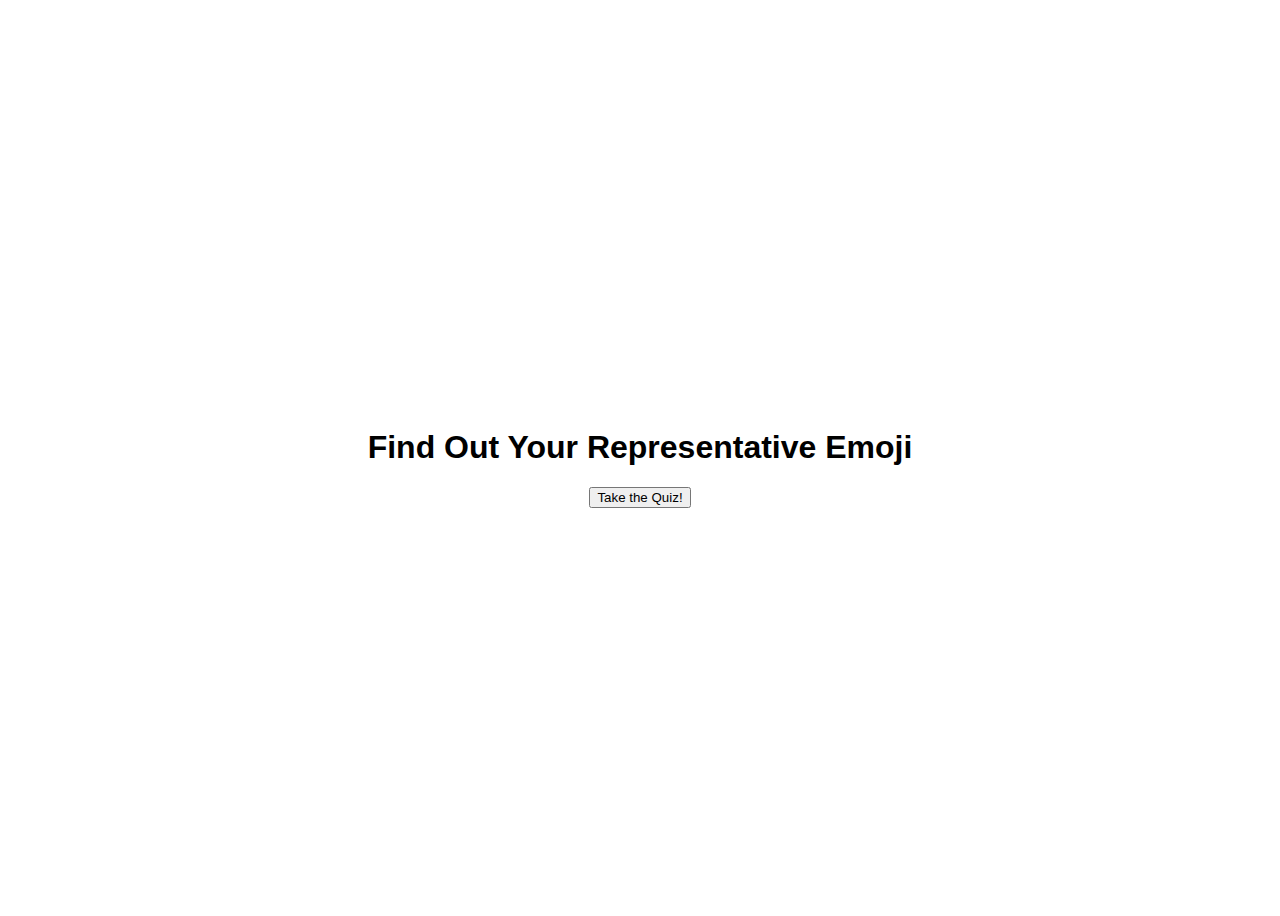
==== index.html @ 8fe20d23 "midpoint push" ====
<!DOCTYPE html>
<html>
<head>
	<meta charset="utf-8">
	<meta name="viewport" content="width=device-width, initial-scale=1">
	<title></title>
	<link rel="stylesheet" type="text/css" href="style.css">
</head>
<body id="homepage">

<div class="homeBody">
	<h1>Find Out Your Representative Emoji</h1>

	<a href="quiz.html"><button>Take the Quiz!</button>
	</a>
</div>


</body>
</html>
---- style.css ----
* {
  box-sizing: border-box;
}
body {
  display: flex;
  flex-direction: column;
  font-family: sans-serif;
  justify-content: center;
}

.homeBody{
  display: flex;
  flex-direction: column;
  text-align: center;
  justify-content: center;
  height: 100vh;
  align-items: center;
}

#quizContainer {
  display: flex;
  flex-direction: column;
  gap: 1em;
}

.questionContainer {
  border: 1px solid grey;
  border-radius: 1em;
  padding: 2em;
}

.questionContainer * {
  margin: 0px;
  padding: 0px;
}

.answerContainer {
  display: flex;
  gap: 1em;
  margin-top: 1em;
}

.answerContainer > * {
  width: 100%;
}

.answerContainer input { /* To hide the radio buttons and just leave the label text*/
  display: none;
}

.answerContainer > label {
  background-color: silver;
  padding: 0.5em;
  cursor: pointer;
}

.answerContainer > input:checked + label { /* Highlighting for the selected label */
  font-weight: bold;
  background-color: #00ffaa;
}

#resultsContainer {
  text-align: center;
  font-size: 2em;
  padding: 1em;
}
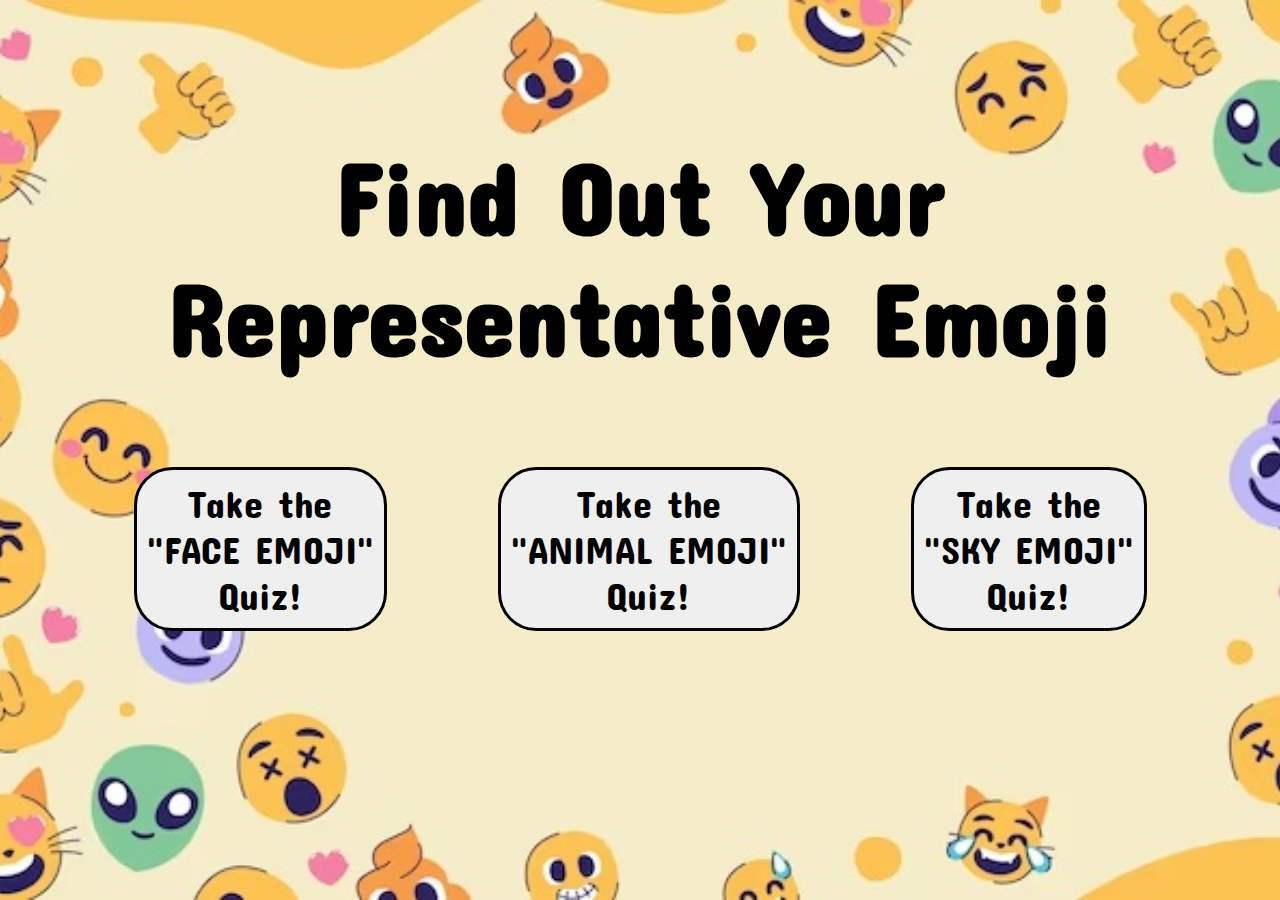
==== commit cfe604db: "midpoint commit" ====
--- a/index.html
+++ b/index.html
@@ -9,10 +9,15 @@
 <body id="homepage">
 
 <div class="homeBody">
-	<h1>Find Out Your Representative Emoji</h1>
+	<h1>Find Out Your <br> Representative Emoji</h1>
 
-	<a href="quiz.html"><button>Take the Quiz!</button>
+<div class="buttonContainer">
+	<a href="faceQuiz.html"><button id="faceQuizButton">Take the <br>"FACE EMOJI" <br> Quiz!</button></a>
+	<a href="animalQuiz.html"><button id="animalQuizButton">Take the <br> "ANIMAL EMOJI" <br> Quiz!</button></a>
+	<a href="skyQuiz.html"><button id="skyQuizButton">Take the <br> "SKY EMOJI" <br> Quiz!</button>
 	</a>
+</div>
+
 </div>
 
 
--- a/style.css
+++ b/style.css
@@ -1,34 +1,207 @@
+@import url('https://fonts.googleapis.com/css2?family=Concert+One&display=swap');
+@import url('https://fonts.googleapis.com/css2?family=Montserrat:ital,wght@0,100..900;1,100..900&display=swap');
+
 * {
   box-sizing: border-box;
+  margin: 0px;
 }
 body {
   display: flex;
   flex-direction: column;
-  font-family: sans-serif;
-  justify-content: center;
-}
-
+  font-family: "montserrat", sans-serif;
+  justify-content: center;
+}
+h1{
+  font-family: "Concert One", sans-serif;
+  font-size: 12vw;
+}
+a{
+  text-decoration: none;
+  color: white;
+}
+button{
+  border: none;
+  border-radius: 1em;
+  padding: 10px;
+  font-family: "Concert One", sans-serif;
+  font-size: 3vw;
+}
+button:hover{
+  border: 5px solid black;
+}
+
+.extraContainer{
+  display: flex;
+  flex-direction: column;
+  justify-content: center;
+  align-items: center;
+}
+.heading{
+  background-size: cover;
+  background-position: center;
+  text-align: center;
+  height: 50vh;
+  display: flex;
+  flex-direction: row;
+  justify-content: center;
+  align-items: center;
+}
+.menu{
+  background-color: blue;
+  display: flex;
+  flex-direction: row;
+  justify-content: space-around;
+  margin: 0px;
+  padding: 10px;
+}
+.menu a{
+  font-family: "Concert One", sans-serif;
+  color: white;
+  font-size: 3vw;
+}
+
+
+#homepage{
+  background-size: cover;
+  background-position: center;
+  align-items: center;
+  justify-content: center;
+  background-image: url("emoji.jpg");
+}
 .homeBody{
   display: flex;
   flex-direction: column;
   text-align: center;
-  justify-content: center;
   height: 100vh;
-  align-items: center;
-}
+}
+.homeBody h1{
+  margin: 10vh;
+  margin-top: 15vh;
+  font-size: 8vw;
+}
+
+
+#faceQuizBody{
+  background-color: #fdefb2;
+}
+#faceQuizBody .heading{
+  background-image: url(yellow.png);
+}
+#faceQuizBody .menu{
+  background-color: #ecb753;
+}
+#faceQuizBody .menu a:hover{
+  color: darkgoldenrod;
+}
+#faceQuizBody input:hover + label { /* Highlighting for the selected label */
+  background-color: lightyellow;
+  border: 2px solid #ecb753;
+}
+#faceQuizBody input:checked + label { /* Highlighting for the selected label */
+  font-weight: bold;
+  background-color: lightyellow;
+  border: 5px solid #ecb753;
+}
+#faceQuizBody #executeButton:hover{
+  background-color: lightyellow;
+  border: 8px dashed #ecb753;
+}
+#animalQuizBody{
+  background-color:#fcc7c3;
+}
+#animalQuizBody .heading{
+  background-image: url(red.jpg);
+}
+#animalQuizBody .menu{
+  background-color: #9b0014;
+}
+#animalQuizBody .menu a:hover{
+  color: #400000;
+}
+#animalQuizBody input:hover + label { /* Highlighting for the selected label */
+  background-color: #feeceb;
+  border: 2px solid darkred;
+}
+#animalQuizBody input:checked + label { /* Highlighting for the selected label */
+  font-weight: bold;
+  background-color: #feeceb;
+  border: 5px solid darkred;
+}
+#skyQuizBody{
+  background-color: lightblue;
+}
+#skyQuizBody .heading{
+  background-image: url(blue.jpg);
+}
+#skyQuizBody .menu{
+  background-color: #123499;
+}
+#skyQuizBody .menu a:hover{
+  color: #061148;
+}
+#skyQuizBody input:hover + label { /* Highlighting for the selected label */
+  background-color: #dbf0fe;
+  border: 2px solid #123499;
+}
+#skyQuizBody input:checked + label { /* Highlighting for the selected label */
+  font-weight: bold;
+  background-color: #dbf0fe;
+  border: 5px solid #123499;
+}
+
+.buttonContainer button{
+  border: 3px solid black;
+}
+#faceQuizButton:hover{
+  background-color: lightyellow;
+  border: 8px dashed #ecb753;
+}
+#faceQuizBody #executeButton:hover{
+  background-color: lightyellow;
+  border: 8px dashed #ecb753;
+}
+#animalQuizButton:hover{
+  background-color: #feeceb;
+  border: 8px dashed darkred;
+}
+#animalQuizBody #executeButton:hover{
+  background-color: #feeceb;
+  border: 8px dashed darkred;
+}
+#skyQuizButton:hover{
+  background-color: #dbf0fe;
+  border: 8px dashed #123499;
+}
+#skyQuizBody #executeButton:hover{
+  background-color: #dbf0fe;
+  border: 8px dashed #123499;
+}
+
+
+
+#executeButton,#homeButton{
+  border: 3px solid black;
+  margin-bottom: 15vh;
+  padding-left: 10vw;
+  padding-right: 10vw;
+}
+#homeButton:hover{
+  border: 8px solid black;
+}
+
 
 #quizContainer {
   display: flex;
   flex-direction: column;
-  gap: 1em;
-}
-
+  gap: 8vh;
+  margin: 12vh;
+}
 .questionContainer {
-  border: 1px solid grey;
+  border: 3px solid black;
   border-radius: 1em;
   padding: 2em;
-}
-
+  background-color: white;
+}
 .questionContainer * {
   margin: 0px;
   padding: 0px;
@@ -36,31 +209,63 @@
 
 .answerContainer {
   display: flex;
-  gap: 1em;
-  margin-top: 1em;
-}
-
+  gap: 1.5em;
+  margin-top: 2.5em;
+}
 .answerContainer > * {
   width: 100%;
 }
-
 .answerContainer input { /* To hide the radio buttons and just leave the label text*/
   display: none;
 }
-
 .answerContainer > label {
-  background-color: silver;
+  background-color: lightgray;
   padding: 0.5em;
   cursor: pointer;
-}
-
-.answerContainer > input:checked + label { /* Highlighting for the selected label */
-  font-weight: bold;
-  background-color: #00ffaa;
+  border-radius: 1em;
+  padding: 1em;
+  display: flex;
+  justify-content: center;
+  align-items: center;
+  border: 2px solid black;
+  font-weight: 600;
+  font-size: 1.75vw;
+}
+h3{
+  font-size: 2.5vw;
 }
 
 #resultsContainer {
+  display: flex;
+  flex-direction: column;
+  justify-content: center;
+  align-items: center;
   text-align: center;
   font-size: 2em;
   padding: 1em;
-}+  border-radius: 1em;
+  padding: 2em;
+  margin: 3vw;
+}
+#img img{
+  aspect-ratio: 1/1;
+  max-width: 100%;
+  max-height: 100;
+  height: 50vh;
+  object-fit: contain;
+  margin: 10vh;
+}
+
+.buttonContainer{
+  display: flex;
+  flex-direction: row;
+  justify-content: space-around;
+  align-items: center;
+  margin-bottom: 20vh;
+}
+
+
+
+
+
+
